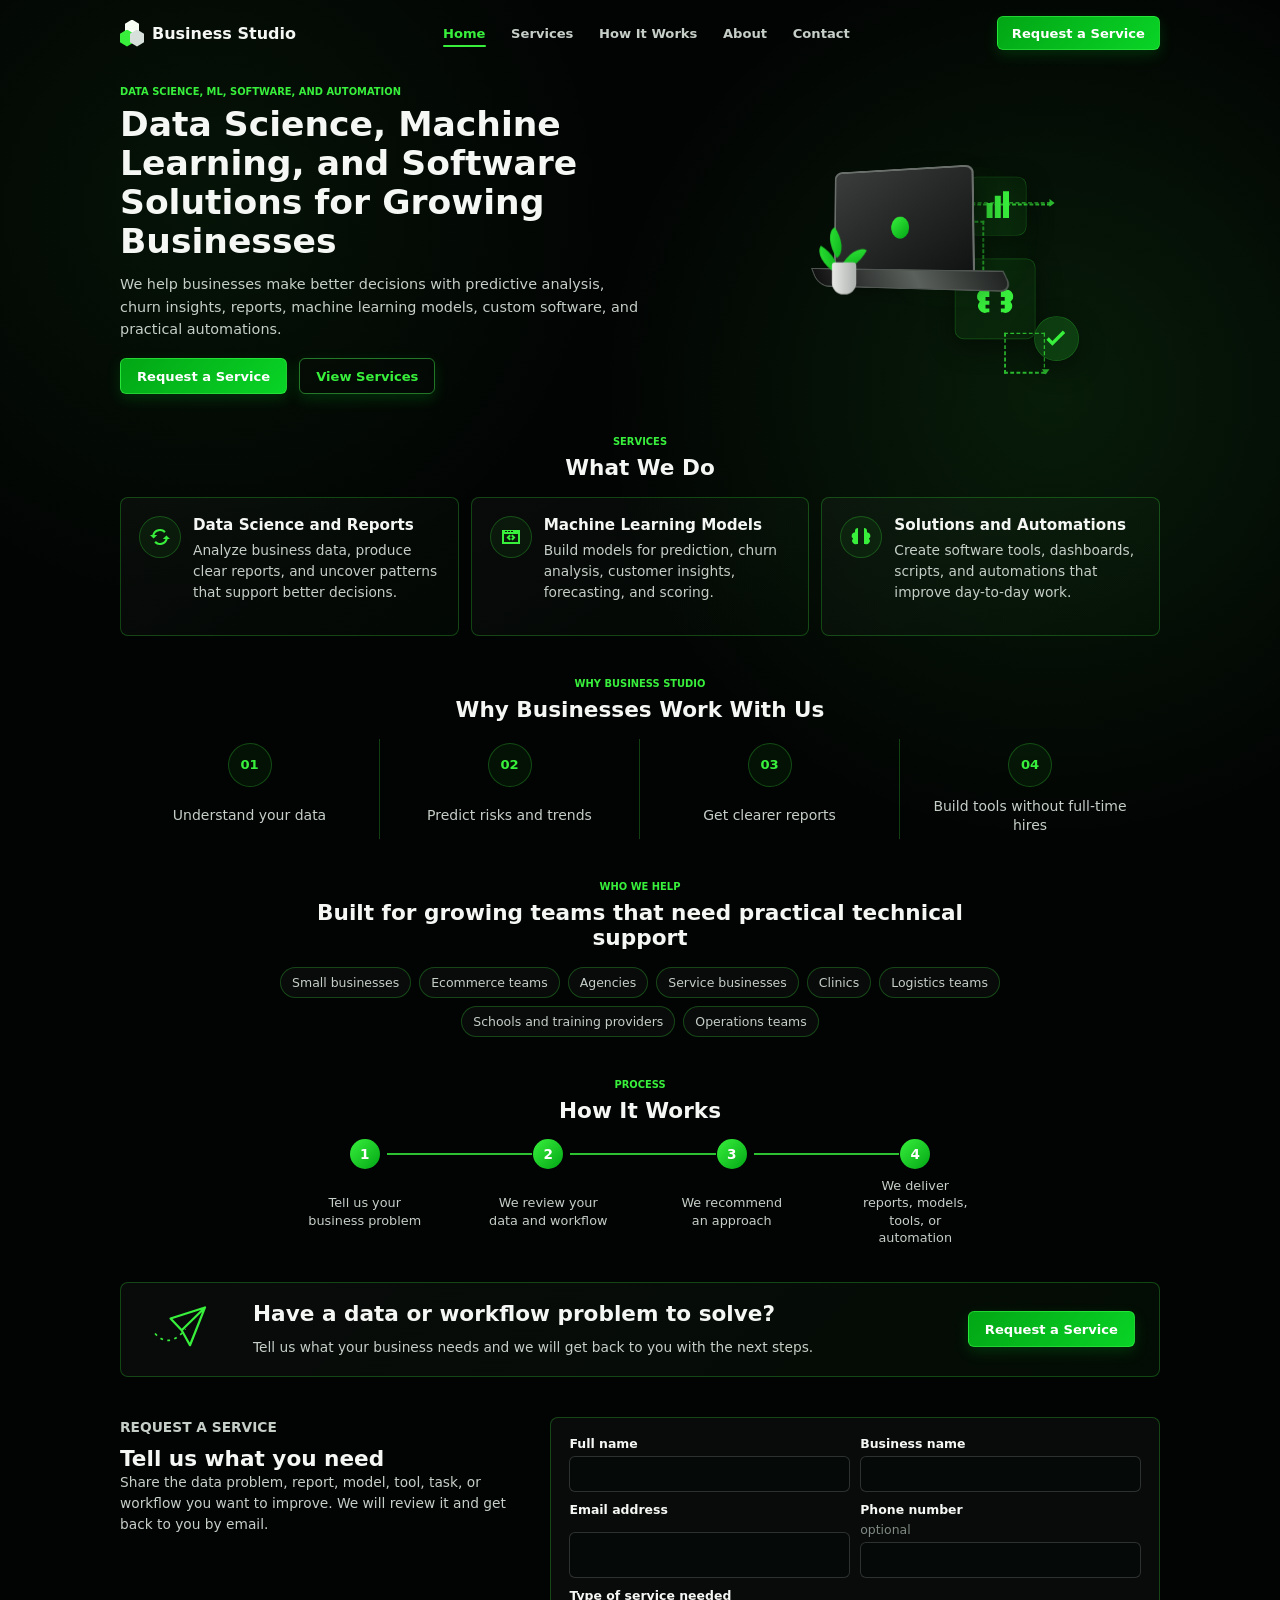
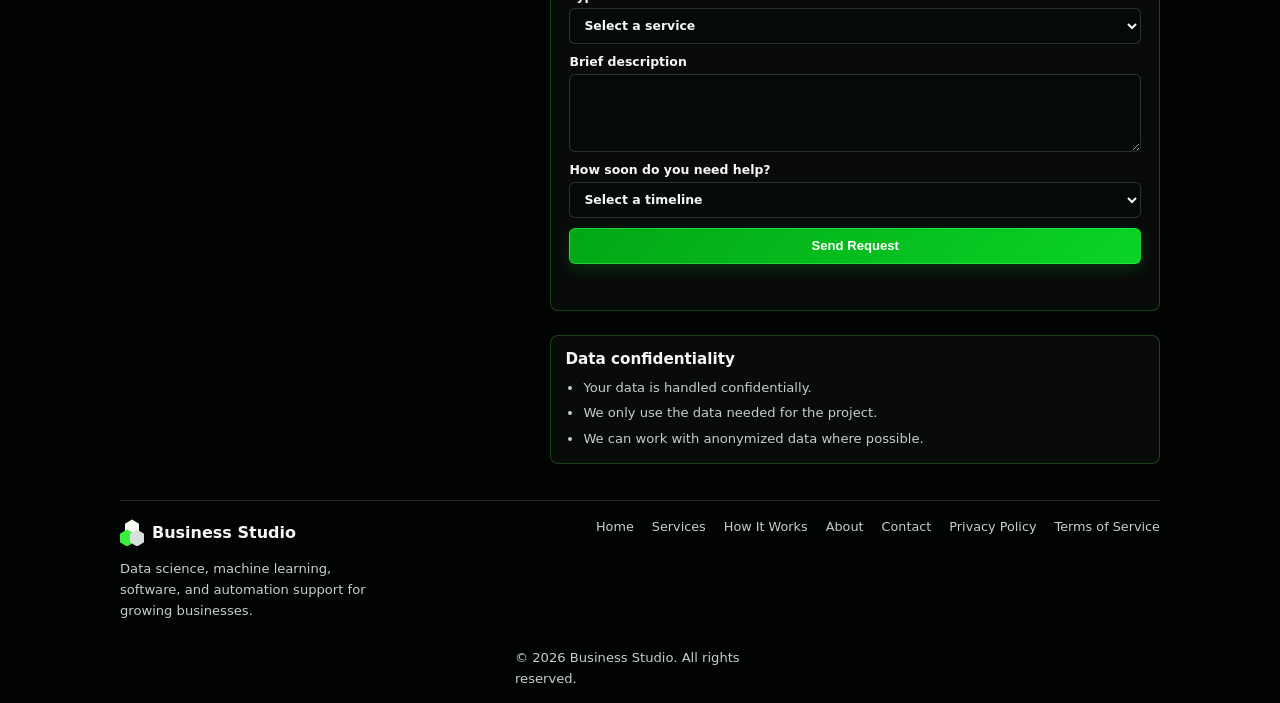
==== index.html @ 274b3505 "Add Business Studio website" ====
<!doctype html>
<html lang="en">
  <head>
    <meta charset="utf-8">
    <meta name="viewport" content="width=device-width, initial-scale=1">
    <title>Business Studio</title>
    <meta
      name="description"
      content="Data science, machine learning, reporting, software, and automation support for growing businesses."
    >
    <link rel="stylesheet" href="styles.css">
  </head>
  <body>
    <header class="site-header">
      <a class="brand" href="index.html" aria-label="Business Studio home">
        <span class="brand-mark" aria-hidden="true">
          <span></span>
          <span></span>
          <span></span>
        </span>
        <span>Business Studio</span>
      </a>

      <nav class="nav" aria-label="Primary navigation">
        <a class="active" href="index.html">Home</a>
        <a href="services.html">Services</a>
        <a href="how-it-works.html">How It Works</a>
        <a href="about.html">About</a>
        <a href="contact.html">Contact</a>
      </nav>

      <a class="button button-small" href="contact.html">Request a Service</a>
    </header>

    <main id="home">
      <section class="hero section-shell">
        <div class="hero-copy">
          <p class="eyebrow">Data science, ML, software, and automation</p>
          <h1>Data Science, Machine Learning, and Software Solutions for Growing Businesses</h1>
          <p class="hero-text">
            We help businesses make better decisions with predictive analysis, churn insights,
            reports, machine learning models, custom software, and practical automations.
          </p>
          <div class="hero-actions">
            <a class="button" href="contact.html">Request a Service</a>
            <a class="button button-secondary" href="services.html">View Services</a>
          </div>
        </div>

        <div class="hero-visual" aria-label="Business intelligence and automation illustration">
          <div class="signal signal-one"></div>
          <div class="signal signal-two"></div>
          <div class="signal signal-three"></div>

          <div class="visual-icon icon-gear">
            <svg viewBox="0 0 24 24" aria-hidden="true">
              <path d="M12 8.2a3.8 3.8 0 1 0 0 7.6 3.8 3.8 0 0 0 0-7.6Zm8.7 3.8c0 .5 0 1-.1 1.4l2 1.5-2 3.5-2.4-1a8.1 8.1 0 0 1-2.4 1.4l-.3 2.6h-4l-.4-2.6a8.1 8.1 0 0 1-2.3-1.4l-2.4 1-2-3.5 2-1.5a8.8 8.8 0 0 1 0-2.8l-2-1.5 2-3.5 2.4 1a8.1 8.1 0 0 1 2.3-1.4l.4-2.6h4l.3 2.6a8.1 8.1 0 0 1 2.4 1.4l2.4-1 2 3.5-2 1.5c.1.4.1.9.1 1.4Z"/>
            </svg>
          </div>

          <div class="visual-icon icon-chart">
            <svg viewBox="0 0 24 24" aria-hidden="true">
              <path d="M5 20V10h4v10H5Zm5.5 0V5h4v15h-4ZM16 20V2h4v18h-4Z"/>
            </svg>
          </div>

          <div class="visual-icon icon-ai">
            <svg viewBox="0 0 24 24" aria-hidden="true">
              <path d="M9 3a3 3 0 0 0-3 3v1.2A3.5 3.5 0 0 0 4 13.5 3.5 3.5 0 0 0 8 19h1V3Zm6 0v16h1a3.5 3.5 0 0 0 4-5.5 3.5 3.5 0 0 0-2-6.3V6a3 3 0 0 0-3-3h-1Zm-8 8h2v2H7v-2Zm8 0h2v2h-2v-2ZM7 15h2v2H7v-2Zm8 0h2v2h-2v-2Z"/>
            </svg>
          </div>

          <div class="visual-icon icon-check">
            <svg viewBox="0 0 24 24" aria-hidden="true">
              <path d="m9.2 16.8-4-4 1.6-1.6 2.4 2.4 7-7 1.6 1.6-8.6 8.6Z"/>
            </svg>
          </div>

          <div class="plant" aria-hidden="true">
            <span></span>
            <span></span>
            <span></span>
            <i></i>
          </div>

          <div class="laptop" aria-hidden="true">
            <div class="screen"><span></span></div>
            <div class="base"></div>
          </div>
        </div>
      </section>

      <section id="services" class="section-shell compact-section">
        <div class="section-heading">
          <p class="eyebrow">Services</p>
          <h2>What We Do</h2>
        </div>

        <div class="service-grid">
          <article class="service-card">
            <div class="card-icon">
              <svg viewBox="0 0 24 24" aria-hidden="true">
                <path d="M17.7 6.3A8 8 0 0 0 4.3 10H2l3.6 3.6L9.2 10H6.4a5.8 5.8 0 0 1 9.7-2.1l1.6-1.6ZM6.3 17.7A8 8 0 0 0 19.7 14H22l-3.6-3.6L14.8 14h2.8a5.8 5.8 0 0 1-9.7 2.1l-1.6 1.6Z"/>
              </svg>
            </div>
            <div>
              <h3>Data Science and Reports</h3>
              <p>Analyze business data, produce clear reports, and uncover patterns that support better decisions.</p>
            </div>
          </article>

          <article class="service-card">
            <div class="card-icon">
              <svg viewBox="0 0 24 24" aria-hidden="true">
                <path d="M3 5h18v14H3V5Zm2 4v8h14V9H5Zm1-2h2V6H6v1Zm3 0h2V6H9v1Zm3 0h2V6h-2v1Zm-1.5 8.5-3-3 3-3 1.4 1.4-1.6 1.6 1.6 1.6-1.4 1.4Zm3 0-1.4-1.4 1.6-1.6-1.6-1.6 1.4-1.4 3 3-3 3Z"/>
              </svg>
            </div>
            <div>
              <h3>Machine Learning Models</h3>
              <p>Build models for prediction, churn analysis, customer insights, forecasting, and scoring.</p>
            </div>
          </article>

          <article class="service-card">
            <div class="card-icon">
              <svg viewBox="0 0 24 24" aria-hidden="true">
                <path d="M9 3a3 3 0 0 0-3 3v1.2A3.5 3.5 0 0 0 4 13.5 3.5 3.5 0 0 0 8 19h1V3Zm6 0v16h1a3.5 3.5 0 0 0 4-5.5 3.5 3.5 0 0 0-2-6.3V6a3 3 0 0 0-3-3h-1Z"/>
              </svg>
            </div>
            <div>
              <h3>Solutions and Automations</h3>
              <p>Create software tools, dashboards, scripts, and automations that improve day-to-day work.</p>
            </div>
          </article>
        </div>
      </section>

      <section id="about" class="section-shell compact-section">
        <div class="section-heading">
          <p class="eyebrow">Why Business Studio</p>
          <h2>Why Businesses Work With Us</h2>
        </div>

        <div class="benefit-row">
          <div class="benefit">
            <span>01</span>
            <p>Understand your data</p>
          </div>
          <div class="benefit">
            <span>02</span>
            <p>Predict risks and trends</p>
          </div>
          <div class="benefit">
            <span>03</span>
            <p>Get clearer reports</p>
          </div>
          <div class="benefit">
            <span>04</span>
            <p>Build tools without full-time hires</p>
          </div>
        </div>
      </section>

      <section class="section-shell compact-section">
        <div class="section-heading">
          <p class="eyebrow">Who we help</p>
          <h2>Built for growing teams that need practical technical support</h2>
        </div>

        <div class="pill-list">
          <span>Small businesses</span>
          <span>Ecommerce teams</span>
          <span>Agencies</span>
          <span>Service businesses</span>
          <span>Clinics</span>
          <span>Logistics teams</span>
          <span>Schools and training providers</span>
          <span>Operations teams</span>
        </div>
      </section>

      <section id="how-it-works" class="section-shell compact-section">
        <div class="section-heading">
          <p class="eyebrow">Process</p>
          <h2>How It Works</h2>
        </div>

        <ol class="steps">
          <li>
            <span>1</span>
            <p>Tell us your business problem</p>
          </li>
          <li>
            <span>2</span>
            <p>We review your data and workflow</p>
          </li>
          <li>
            <span>3</span>
            <p>We recommend an approach</p>
          </li>
          <li>
            <span>4</span>
            <p>We deliver reports, models, tools, or automation</p>
          </li>
        </ol>
      </section>

      <section class="section-shell cta-panel">
        <div class="paper-plane" aria-hidden="true">
          <svg viewBox="0 0 120 90">
            <path d="M15 55c16 18 35 17 55-8" fill="none" stroke="currentColor" stroke-dasharray="5 8" stroke-width="3"/>
            <path d="M43 28 105 8 78 76 63 49 43 28Zm20 21 42-41" fill="none" stroke="currentColor" stroke-width="4" stroke-linejoin="round"/>
          </svg>
        </div>
        <div>
          <h2>Have a data or workflow problem to solve?</h2>
          <p>Tell us what your business needs and we will get back to you with the next steps.</p>
        </div>
        <a class="button" href="contact.html">Request a Service</a>
      </section>

      <section id="contact" class="section-shell contact-section">
        <div class="contact-copy">
          <p class="eyebrow">Request a service</p>
          <h2>Tell us what you need</h2>
          <p>
            Share the data problem, report, model, tool, task, or workflow you want to improve. We will review it and
            get back to you by email.
          </p>
        </div>

        <form class="request-form" id="request-form" action="https://formspree.io/f/xkoedgyd" method="POST">
          <input type="hidden" name="_subject" value="New Business Studio service request">
          <div class="field-grid">
            <label>
              Full name
              <input name="name" type="text" required>
            </label>
            <label>
              Business name
              <input name="business" type="text" required>
            </label>
          </div>

          <div class="field-grid">
            <label>
              Email address
              <input name="email" type="email" required>
            </label>
            <label>
              Phone number <span>optional</span>
              <input name="phone" type="tel">
            </label>
          </div>

          <label>
            Type of service needed
            <select name="service" required>
              <option value="">Select a service</option>
              <option>Data science or predictive analysis</option>
              <option>Churn analysis or customer insights</option>
              <option>Machine learning model</option>
              <option>Reports or dashboards</option>
              <option>Custom software or internal tool</option>
              <option>Automation</option>
              <option>Training or consultation</option>
            </select>
          </label>

          <label>
            Brief description
            <textarea name="description" rows="4" required></textarea>
          </label>

          <label>
            How soon do you need help?
            <select name="timeline" required>
              <option value="">Select a timeline</option>
              <option>This week</option>
              <option>This month</option>
              <option>In the next 2-3 months</option>
              <option>Just exploring</option>
            </select>
          </label>

          <button class="button" type="submit">Send Request</button>
          <p class="form-status" id="form-status" role="status"></p>
        </form>

        <div class="trust-note">
          <h3>Data confidentiality</h3>
          <ul>
            <li>Your data is handled confidentially.</li>
            <li>We only use the data needed for the project.</li>
            <li>We can work with anonymized data where possible.</li>
          </ul>
        </div>
      </section>
    </main>

    <footer class="site-footer">
      <div>
        <a class="brand" href="index.html" aria-label="Business Studio home">
          <span class="brand-mark" aria-hidden="true">
            <span></span>
            <span></span>
            <span></span>
          </span>
          <span>Business Studio</span>
        </a>
        <p>Data science, machine learning, software, and automation support for growing businesses.</p>
      </div>
      <nav aria-label="Footer navigation">
        <a href="index.html">Home</a>
        <a href="services.html">Services</a>
        <a href="how-it-works.html">How It Works</a>
        <a href="about.html">About</a>
        <a href="contact.html">Contact</a>
        <a href="privacy.html">Privacy Policy</a>
        <a href="terms.html">Terms of Service</a>
      </nav>
      <p class="copyright">&copy; 2026 Business Studio. All rights reserved.</p>
    </footer>

    <script src="script.js"></script>
  </body>
</html>
---- styles.css ----
:root {
  --bg: #020403;
  --panel: #071008;
  --panel-soft: #0b160d;
  --text: #f5f7f4;
  --muted: #c6cec8;
  --subtle: #7f8a82;
  --green: #38f03c;
  --green-deep: #02a615;
  --line: rgba(58, 240, 60, 0.26);
  --shadow: 0 24px 80px rgba(0, 0, 0, 0.45);
  --max: 1160px;
}

* {
  box-sizing: border-box;
}

html {
  scroll-behavior: smooth;
}

body {
  margin: 0;
  min-width: 320px;
  color: var(--text);
  background:
    radial-gradient(circle at 82% 17%, rgba(46, 195, 52, 0.13), transparent 28rem),
    radial-gradient(circle at 16% 9%, rgba(46, 195, 52, 0.08), transparent 25rem),
    var(--bg);
  font-family: Inter, ui-sans-serif, system-ui, -apple-system, BlinkMacSystemFont, "Segoe UI", sans-serif;
}

a {
  color: inherit;
  text-decoration: none;
}

.site-header,
.section-shell,
.site-footer {
  width: min(var(--max), calc(100% - 48px));
  margin-inline: auto;
}

.site-header {
  display: flex;
  align-items: center;
  justify-content: space-between;
  gap: 24px;
  padding: 32px 0 24px;
}

.brand {
  display: inline-flex;
  align-items: center;
  gap: 12px;
  font-size: 1.55rem;
  font-weight: 800;
  white-space: nowrap;
}

.brand-mark {
  position: relative;
  display: grid;
  place-items: center;
  width: 36px;
  height: 42px;
}

.brand-mark span {
  position: absolute;
  width: 20px;
  height: 24px;
  clip-path: polygon(50% 0, 100% 25%, 100% 75%, 50% 100%, 0 75%, 0 25%);
}

.brand-mark span:nth-child(1) {
  background: #f7fff5;
  transform: translateY(-8px);
}

.brand-mark span:nth-child(2) {
  background: var(--green);
  transform: translate(-8px, 7px);
}

.brand-mark span:nth-child(3) {
  background: #d8e0dc;
  transform: translate(8px, 7px);
}

.nav {
  display: flex;
  align-items: center;
  justify-content: center;
  gap: clamp(18px, 4vw, 48px);
  color: var(--muted);
  font-weight: 600;
}

.nav a {
  position: relative;
  padding: 10px 0;
}

.nav a.active,
.nav a:hover {
  color: var(--green);
}

.nav a.active::after {
  position: absolute;
  right: 0;
  bottom: 0;
  left: 0;
  height: 2px;
  content: "";
  background: var(--green);
  border-radius: 999px;
}

.button {
  display: inline-flex;
  align-items: center;
  justify-content: center;
  min-height: 56px;
  padding: 0 28px;
  color: #fff;
  font-weight: 800;
  background: linear-gradient(135deg, var(--green-deep), #09d426);
  border: 1px solid rgba(74, 255, 82, 0.45);
  border-radius: 8px;
  box-shadow: 0 10px 28px rgba(5, 212, 38, 0.22);
}

.button:hover {
  transform: translateY(-1px);
}

.button-small {
  min-height: 52px;
  padding-inline: 20px;
}

.button-secondary {
  color: var(--green);
  background: transparent;
  box-shadow: none;
}

.hero {
  display: grid;
  grid-template-columns: minmax(0, 1fr) minmax(420px, 0.95fr);
  align-items: center;
  gap: 52px;
  min-height: 570px;
  padding: 52px 0 34px;
}

.eyebrow {
  margin: 0 0 14px;
  color: var(--green);
  font-size: 0.78rem;
  font-weight: 800;
  letter-spacing: 0;
  text-transform: uppercase;
}

h1,
h2,
h3,
p {
  margin-top: 0;
}

h1 {
  max-width: 720px;
  margin-bottom: 24px;
  font-size: clamp(2.7rem, 5.3vw, 4.35rem);
  line-height: 1.13;
  letter-spacing: 0;
}

.hero-text {
  max-width: 620px;
  color: var(--muted);
  font-size: 1.17rem;
  line-height: 1.72;
}

.hero-actions {
  display: flex;
  flex-wrap: wrap;
  gap: 24px;
  margin-top: 34px;
}

.hero-visual {
  position: relative;
  min-height: 430px;
}

.hero-visual::before {
  position: absolute;
  inset: 10px 20px 20px 76px;
  content: "";
  background: radial-gradient(circle at 50% 46%, rgba(47, 240, 61, 0.16), rgba(47, 240, 61, 0.05) 34%, transparent 64%);
  border-radius: 38% 44% 46% 42%;
  filter: blur(1px);
}

.visual-icon,
.card-icon,
.benefit span {
  display: grid;
  place-items: center;
  color: var(--green);
  background: rgba(48, 240, 60, 0.06);
  border: 1px solid var(--line);
}

.visual-icon {
  position: absolute;
  z-index: 2;
  width: 92px;
  height: 92px;
  border-radius: 14px;
  box-shadow: var(--shadow);
}

.visual-icon svg {
  width: 56px;
  height: 56px;
  fill: currentColor;
}

.icon-gear {
  top: 18px;
  left: 188px;
}

.icon-chart {
  top: 26px;
  right: 82px;
}

.icon-ai {
  top: 154px;
  right: 68px;
  width: 126px;
  height: 126px;
}

.icon-ai svg {
  width: 72px;
  height: 72px;
}

.icon-check {
  top: 244px;
  right: 0;
  width: 70px;
  height: 70px;
  border-radius: 50%;
  background: rgba(47, 240, 60, 0.17);
}

.signal {
  position: absolute;
  z-index: 1;
  border-color: var(--green);
  border-style: dashed;
  opacity: 0.75;
}

.signal-one {
  top: 66px;
  left: 282px;
  width: 124px;
  border-top-width: 2px;
}

.signal-one::after,
.signal-two::after,
.signal-three::after {
  position: absolute;
  content: "";
  width: 0;
  height: 0;
  border-top: 6px solid transparent;
  border-bottom: 6px solid transparent;
  border-left: 8px solid var(--green);
}

.signal-one::after {
  top: -7px;
  right: -9px;
}

.signal-two {
  top: 95px;
  left: 222px;
  width: 80px;
  height: 104px;
  border-left-width: 2px;
  border-bottom-width: 2px;
}

.signal-two::after {
  right: -10px;
  bottom: -7px;
}

.signal-three {
  top: 270px;
  right: 53px;
  width: 64px;
  height: 64px;
  border-right-width: 2px;
  border-top-width: 2px;
}

.signal-three::after {
  right: -7px;
  bottom: -6px;
  transform: rotate(90deg);
}

.laptop {
  position: absolute;
  right: 122px;
  bottom: 42px;
  z-index: 3;
  width: 360px;
  height: 190px;
  transform: perspective(520px) rotateX(3deg) rotateY(-14deg);
}

.screen {
  position: absolute;
  right: 46px;
  bottom: 34px;
  width: 220px;
  height: 160px;
  background: linear-gradient(145deg, #3b3d3c, #111312);
  border: 3px solid #6a6f6c;
  border-radius: 12px 12px 5px 5px;
  box-shadow: 14px 24px 40px rgba(0, 0, 0, 0.5);
}

.screen span {
  position: absolute;
  top: 72px;
  left: 92px;
  width: 28px;
  height: 34px;
  background: linear-gradient(135deg, var(--green), var(--green-deep));
  border-radius: 50%;
}

.base {
  position: absolute;
  right: 0;
  bottom: 8px;
  width: 300px;
  height: 30px;
  background: linear-gradient(90deg, #111, #5b615d 56%, #202321);
  border: 2px solid #4f5551;
  border-radius: 0 0 18px 18px;
  transform: skewX(24deg);
}

.plant {
  position: absolute;
  bottom: 40px;
  left: 42px;
  z-index: 4;
  width: 72px;
  height: 120px;
}

.plant i {
  position: absolute;
  bottom: 0;
  left: 22px;
  width: 38px;
  height: 50px;
  background: linear-gradient(90deg, #e8e9e7, #adb1ae);
  border-radius: 5px 5px 18px 18px;
}

.plant span {
  position: absolute;
  width: 24px;
  height: 42px;
  background: linear-gradient(135deg, var(--green), var(--green-deep));
  border-radius: 100% 0 100% 0;
}

.plant span:nth-child(1) {
  top: 18px;
  left: 16px;
  transform: rotate(-34deg);
}

.plant span:nth-child(2) {
  top: 44px;
  left: 4px;
  transform: rotate(-58deg);
}

.plant span:nth-child(3) {
  top: 43px;
  left: 44px;
  transform: rotate(28deg);
}

.compact-section {
  padding: 46px 0 34px;
}

.page-hero {
  max-width: var(--max);
  padding: 84px 0 42px;
}

.page-hero p:not(.eyebrow) {
  max-width: 760px;
  color: var(--muted);
  font-size: 1.18rem;
  line-height: 1.72;
}

.detail-stack {
  display: grid;
  gap: 20px;
  padding: 20px 0 72px;
}

.detail-card {
  display: grid;
  grid-template-columns: minmax(0, 1.1fr) minmax(260px, 0.9fr) auto;
  align-items: center;
  gap: 32px;
  padding: 30px;
  background: linear-gradient(145deg, rgba(255, 255, 255, 0.03), rgba(42, 240, 58, 0.02));
  border: 1px solid var(--line);
  border-radius: 8px;
}

.detail-card h2,
.process-list h2,
.split-section h2,
.legal-copy h2 {
  margin-bottom: 10px;
  font-size: clamp(1.45rem, 2.5vw, 2rem);
}

.detail-card p,
.process-list p,
.split-section p,
.legal-copy p {
  color: var(--muted);
  line-height: 1.75;
}

.detail-card ul,
.simple-list ul {
  display: grid;
  gap: 10px;
  margin: 0;
  padding-left: 20px;
  color: var(--muted);
  line-height: 1.55;
}

.process-list {
  display: grid;
  gap: 18px;
  padding: 18px 0 56px;
}

.process-list article {
  display: grid;
  grid-template-columns: 62px 1fr;
  gap: 22px;
  padding: 28px;
  background: rgba(255, 255, 255, 0.03);
  border: 1px solid var(--line);
  border-radius: 8px;
}

.process-list span {
  display: grid;
  place-items: center;
  width: 48px;
  height: 48px;
  color: #fff;
  font-size: 1.3rem;
  font-weight: 900;
  background: linear-gradient(135deg, var(--green), var(--green-deep));
  border-radius: 50%;
}

.split-section {
  display: grid;
  grid-template-columns: 1.1fr 0.9fr;
  gap: 36px;
  padding: 22px 0 64px;
}

.split-section > div,
.legal-copy {
  padding: 32px;
  background: rgba(255, 255, 255, 0.03);
  border: 1px solid var(--line);
  border-radius: 8px;
}

.legal-copy {
  max-width: 860px;
  margin-bottom: 72px;
}

.legal-copy h2:not(:first-child) {
  margin-top: 30px;
}

.page-contact {
  padding-top: 80px;
}

.section-heading {
  max-width: 740px;
  margin: 0 auto 28px;
  text-align: center;
}

.section-heading h2,
.contact-copy h2,
.cta-panel h2 {
  margin-bottom: 0;
  font-size: clamp(2rem, 3.3vw, 2.6rem);
  line-height: 1.18;
  letter-spacing: 0;
}

.service-grid {
  display: grid;
  grid-template-columns: repeat(3, minmax(0, 1fr));
  gap: 22px;
}

.service-card {
  display: grid;
  grid-template-columns: 78px 1fr;
  gap: 22px;
  min-height: 220px;
  padding: 34px;
  background: linear-gradient(145deg, rgba(255, 255, 255, 0.03), rgba(42, 240, 58, 0.02));
  border: 1px solid var(--line);
  border-radius: 8px;
}

.card-icon {
  width: 78px;
  height: 78px;
  border-radius: 50%;
}

.card-icon svg {
  width: 42px;
  height: 42px;
  fill: currentColor;
}

.service-card h3 {
  margin-bottom: 12px;
  font-size: 1.18rem;
}

.service-card p,
.cta-panel p,
.contact-copy p {
  color: var(--muted);
  line-height: 1.75;
}

.benefit-row {
  display: grid;
  grid-template-columns: repeat(4, minmax(0, 1fr));
}

.benefit {
  display: grid;
  justify-items: center;
  gap: 18px;
  padding: 6px 34px;
  text-align: center;
  border-right: 1px solid var(--line);
}

.benefit:last-child {
  border-right: 0;
}

.benefit span {
  width: 82px;
  height: 82px;
  border-radius: 50%;
  color: var(--green);
  font-size: 1.35rem;
  font-weight: 900;
}

.benefit p {
  margin: 0;
  color: var(--muted);
  line-height: 1.35;
}

.pill-list {
  display: flex;
  flex-wrap: wrap;
  justify-content: center;
  gap: 12px;
  max-width: 900px;
  margin: 0 auto;
}

.pill-list span {
  padding: 10px 16px;
  color: var(--muted);
  background: rgba(255, 255, 255, 0.03);
  border: 1px solid var(--line);
  border-radius: 999px;
}

.trust-note,
.trust-panel {
  background: rgba(255, 255, 255, 0.03);
  border: 1px solid var(--line);
  border-radius: 8px;
}

.trust-note {
  grid-column: 2;
  padding: 22px;
}

.trust-note h3,
.trust-panel h2 {
  margin-bottom: 10px;
}

.trust-note ul,
.trust-panel ul {
  display: grid;
  gap: 8px;
  margin: 0;
  padding-left: 18px;
  color: var(--muted);
  line-height: 1.55;
}

.trust-panel {
  display: grid;
  grid-template-columns: 0.8fr 1fr;
  gap: 24px;
  align-items: center;
  margin-bottom: 72px;
  padding: 32px;
}

.steps {
  position: relative;
  display: grid;
  grid-template-columns: repeat(4, minmax(0, 1fr));
  gap: 26px;
  max-width: 980px;
  margin: 0 auto;
  padding: 0;
  list-style: none;
}

.steps li {
  position: relative;
  display: grid;
  justify-items: center;
  gap: 14px;
  text-align: center;
}

.steps li:not(:last-child)::after {
  position: absolute;
  top: 22px;
  left: calc(50% + 38px);
  width: calc(100% - 24px);
  height: 2px;
  content: "";
  background: var(--green);
  opacity: 0.8;
}

.steps span {
  position: relative;
  z-index: 2;
  display: grid;
  place-items: center;
  width: 48px;
  height: 48px;
  color: #fff;
  font-size: 1.35rem;
  font-weight: 900;
  background: linear-gradient(135deg, var(--green), var(--green-deep));
  border-radius: 50%;
}

.steps p {
  max-width: 170px;
  margin: 0;
  color: var(--muted);
  line-height: 1.35;
}

.cta-panel {
  display: grid;
  grid-template-columns: 180px 1fr auto;
  align-items: center;
  gap: 36px;
  margin-top: 34px;
  padding: 32px 42px;
  background: linear-gradient(135deg, rgba(255, 255, 255, 0.03), rgba(49, 240, 61, 0.04));
  border: 1px solid var(--line);
  border-radius: 8px;
}

.paper-plane {
  color: var(--green);
}

.paper-plane svg {
  width: 130px;
  height: 90px;
}

.cta-panel p {
  margin: 10px 0 0;
}

.contact-section {
  display: grid;
  grid-template-columns: 0.8fr 1.2fr;
  gap: 42px;
  padding: 80px 0 70px;
}

.request-form {
  display: grid;
  gap: 18px;
  padding: 32px;
  background: rgba(255, 255, 255, 0.03);
  border: 1px solid var(--line);
  border-radius: 8px;
}

.field-grid {
  display: grid;
  grid-template-columns: repeat(2, minmax(0, 1fr));
  gap: 18px;
}

label {
  display: grid;
  gap: 8px;
  color: var(--text);
  font-size: 0.94rem;
  font-weight: 700;
}

label span {
  color: var(--subtle);
  font-weight: 500;
}

input,
select,
textarea {
  width: 100%;
  min-height: 50px;
  padding: 12px 14px;
  color: var(--text);
  background: #050907;
  border: 1px solid rgba(255, 255, 255, 0.16);
  border-radius: 8px;
  font: inherit;
}

textarea {
  resize: vertical;
}

input:focus,
select:focus,
textarea:focus {
  border-color: var(--green);
  outline: 2px solid rgba(56, 240, 60, 0.2);
}

.form-status {
  min-height: 24px;
  margin: 0;
  color: var(--green);
  font-weight: 700;
}

.site-footer {
  display: grid;
  grid-template-columns: 1fr 1.6fr;
  gap: 32px;
  padding: 34px 0 28px;
  border-top: 1px solid rgba(255, 255, 255, 0.14);
}

.site-footer p {
  max-width: 330px;
  margin: 16px 0 0;
  color: var(--muted);
  line-height: 1.6;
}

.site-footer nav {
  display: flex;
  flex-wrap: wrap;
  justify-content: flex-end;
  gap: 16px 30px;
  color: var(--muted);
}

.site-footer nav a:hover {
  color: var(--green);
}

.copyright {
  grid-column: 1 / -1;
  justify-self: center;
  font-size: 0.92rem;
}

@media (max-width: 980px) {
  .site-header {
    flex-wrap: wrap;
  }

  .nav {
    order: 3;
    width: 100%;
    justify-content: flex-start;
    overflow-x: auto;
    padding-bottom: 4px;
  }

  .hero {
    grid-template-columns: 1fr;
    min-height: auto;
    padding-top: 38px;
  }

  .hero-visual {
    min-height: 390px;
  }

  .service-grid,
  .contact-section,
  .trust-panel,
  .detail-card,
  .split-section {
    grid-template-columns: 1fr;
  }

  .trust-note {
    grid-column: auto;
  }

  .benefit-row {
    grid-template-columns: repeat(2, minmax(0, 1fr));
    gap: 28px 0;
  }

  .benefit:nth-child(2) {
    border-right: 0;
  }

  .steps {
    grid-template-columns: repeat(2, minmax(0, 1fr));
    gap: 30px;
  }

  .steps li::after {
    display: none;
  }

  .cta-panel {
    grid-template-columns: 1fr;
    justify-items: start;
  }

  .detail-card {
    align-items: start;
  }
}

@media (max-width: 640px) {
  .site-header,
  .section-shell,
  .site-footer {
    width: min(100% - 28px, var(--max));
  }

  .site-header {
    padding-top: 20px;
  }

  .brand {
    font-size: 1.22rem;
  }

  .button-small {
    width: 100%;
  }

  h1 {
    font-size: 2.45rem;
  }

  .hero-text {
    font-size: 1rem;
  }

  .hero-actions,
  .hero-actions .button,
  .cta-panel .button,
  .request-form .button {
    width: 100%;
  }

  .hero-visual {
    min-height: 330px;
    transform: scale(0.78);
    transform-origin: top center;
    margin-bottom: -60px;
  }

  .service-card {
    grid-template-columns: 1fr;
    min-height: 0;
    padding: 28px;
  }

  .benefit-row,
  .steps,
  .field-grid,
  .site-footer {
    grid-template-columns: 1fr;
  }

  .benefit {
    border-right: 0;
  }

  .cta-panel,
  .request-form,
  .trust-note,
  .trust-panel,
  .detail-card,
  .process-list article,
  .split-section > div,
  .legal-copy {
    padding: 24px;
  }

  .page-hero,
  .page-contact {
    padding-top: 44px;
  }

  .process-list article {
    grid-template-columns: 1fr;
  }

  .site-footer nav {
    justify-content: flex-start;
  }
}

/* Compact scale: reduce visual weight across every page. */
:root {
  --max: 1040px;
  --shadow: 0 12px 40px rgba(0, 0, 0, 0.45);
}

body {
  font-size: 14px;
}

.site-header {
  gap: 14px;
  padding: 16px 0 12px;
}

.brand {
  gap: 8px;
  font-size: 1rem;
}

.brand-mark {
  width: 24px;
  height: 28px;
}

.brand-mark span {
  width: 14px;
  height: 17px;
}

.brand-mark span:nth-child(1) {
  transform: translateY(-5px);
}

.brand-mark span:nth-child(2) {
  transform: translate(-5px, 5px);
}

.brand-mark span:nth-child(3) {
  transform: translate(5px, 5px);
}

.nav {
  gap: clamp(12px, 2vw, 26px);
  font-size: 0.82rem;
}

.nav a {
  padding: 6px 0;
}

.button {
  min-height: 36px;
  padding: 0 16px;
  font-size: 0.82rem;
  border-radius: 6px;
  box-shadow: 0 5px 14px rgba(5, 212, 38, 0.18);
}

.button-small {
  min-height: 34px;
  padding-inline: 14px;
}

.hero {
  grid-template-columns: minmax(0, 1fr) minmax(300px, 0.8fr);
  gap: 28px;
  min-height: 340px;
  padding: 24px 0 18px;
}

.eyebrow {
  margin-bottom: 8px;
  font-size: 0.62rem;
}

h1 {
  max-width: 520px;
  margin-bottom: 12px;
  font-size: clamp(1.35rem, 2.7vw, 2.2rem);
}

.hero-text,
.page-hero p:not(.eyebrow) {
  max-width: 520px;
  font-size: 0.9rem;
  line-height: 1.55;
}

.hero-actions {
  gap: 12px;
  margin-top: 18px;
}

.hero-visual {
  min-height: 250px;
  transform: scale(0.64);
  transform-origin: center;
}

.compact-section {
  padding: 24px 0 18px;
}

.page-hero {
  padding: 42px 0 22px;
}

.section-heading {
  margin-bottom: 16px;
}

.section-heading h2,
.contact-copy h2,
.cta-panel h2,
.contact-copy h1 {
  font-size: clamp(1.05rem, 1.8vw, 1.35rem);
}

.service-grid {
  gap: 12px;
}

.service-card {
  grid-template-columns: 42px 1fr;
  gap: 12px;
  min-height: 120px;
  padding: 18px;
}

.card-icon {
  width: 42px;
  height: 42px;
}

.card-icon svg {
  width: 24px;
  height: 24px;
}

.service-card h3 {
  margin-bottom: 6px;
  font-size: 0.95rem;
}

.service-card p,
.cta-panel p,
.contact-copy p,
.detail-card p,
.process-list p,
.split-section p,
.legal-copy p {
  font-size: 0.86rem;
  line-height: 1.55;
}

.benefit {
  gap: 10px;
  padding: 4px 18px;
}

.benefit span {
  width: 44px;
  height: 44px;
  font-size: 0.82rem;
}

.steps {
  gap: 14px;
  max-width: 720px;
}

.steps span,
.process-list span {
  width: 30px;
  height: 30px;
  font-size: 0.85rem;
}

.steps li {
  gap: 8px;
}

.steps li:not(:last-child)::after {
  top: 14px;
  left: calc(50% + 22px);
}

.steps p {
  max-width: 120px;
  font-size: 0.8rem;
}

.cta-panel {
  grid-template-columns: 90px 1fr auto;
  gap: 18px;
  margin-top: 18px;
  padding: 18px 24px;
}

.paper-plane svg {
  width: 70px;
  height: 50px;
}

.contact-section {
  gap: 24px;
  padding: 40px 0 36px;
}

.request-form {
  gap: 10px;
  padding: 18px;
}

.pill-list {
  gap: 8px;
  max-width: 760px;
}

.pill-list span {
  padding: 7px 11px;
  font-size: 0.78rem;
}

.trust-note {
  padding: 14px;
}

.trust-note h3 {
  font-size: 0.95rem;
}

.trust-note ul,
.trust-panel ul {
  gap: 5px;
  font-size: 0.82rem;
}

.trust-panel {
  gap: 14px;
  margin-bottom: 36px;
  padding: 18px;
}

.field-grid {
  gap: 10px;
}

label {
  gap: 5px;
  font-size: 0.78rem;
}

input,
select,
textarea {
  min-height: 36px;
  padding: 8px 10px;
  border-radius: 6px;
}

.form-status {
  min-height: 18px;
  font-size: 0.8rem;
}

.detail-stack {
  gap: 10px;
  padding: 10px 0 36px;
}

.detail-card {
  grid-template-columns: minmax(0, 1.1fr) minmax(220px, 0.9fr) auto;
  gap: 16px;
  padding: 16px;
}

.detail-card h2,
.process-list h2,
.split-section h2,
.legal-copy h2 {
  margin-bottom: 6px;
  font-size: clamp(1rem, 1.6vw, 1.22rem);
}

.detail-card ul,
.simple-list ul {
  gap: 5px;
  padding-left: 16px;
  font-size: 0.82rem;
}

.process-list {
  gap: 10px;
  padding: 10px 0 32px;
}

.process-list article {
  grid-template-columns: 36px 1fr;
  gap: 12px;
  padding: 16px;
}

.split-section {
  gap: 18px;
  padding: 12px 0 36px;
}

.split-section > div,
.legal-copy {
  padding: 18px;
}

.legal-copy {
  max-width: 760px;
  margin-bottom: 36px;
}

.legal-copy h2:not(:first-child) {
  margin-top: 16px;
}

.page-contact {
  padding-top: 40px;
}

.site-footer {
  gap: 18px;
  padding: 18px 0 14px;
}

.site-footer p {
  max-width: 250px;
  margin-top: 8px;
  font-size: 0.82rem;
}

.site-footer nav {
  gap: 10px 18px;
  font-size: 0.8rem;
}

.copyright {
  font-size: 0.74rem;
}

@media (max-width: 980px) {
  .hero {
    gap: 16px;
    padding-top: 20px;
  }

  .hero-visual {
    min-height: 230px;
  }

  .benefit-row {
    gap: 14px 0;
  }

  .steps {
    gap: 16px;
  }

  .detail-card {
    grid-template-columns: 1fr;
  }

  .trust-panel {
    grid-template-columns: 1fr;
  }

  .trust-note {
    grid-column: auto;
  }
}

@media (max-width: 640px) {
  .site-header,
  .section-shell,
  .site-footer {
    width: min(100% - 20px, var(--max));
  }

  .site-header {
    padding-top: 12px;
  }

  .brand {
    font-size: 0.95rem;
  }

  h1 {
    font-size: 1.45rem;
  }

  .hero-text {
    font-size: 0.86rem;
  }

  .hero-visual {
    min-height: 190px;
    margin-bottom: -100px;
    transform: scale(0.5);
  }

  .service-card,
  .cta-panel,
  .request-form,
  .trust-note,
  .trust-panel,
  .detail-card,
  .process-list article,
  .split-section > div,
  .legal-copy {
    padding: 16px;
  }

  .page-hero,
  .page-contact {
    padding-top: 28px;
  }
}
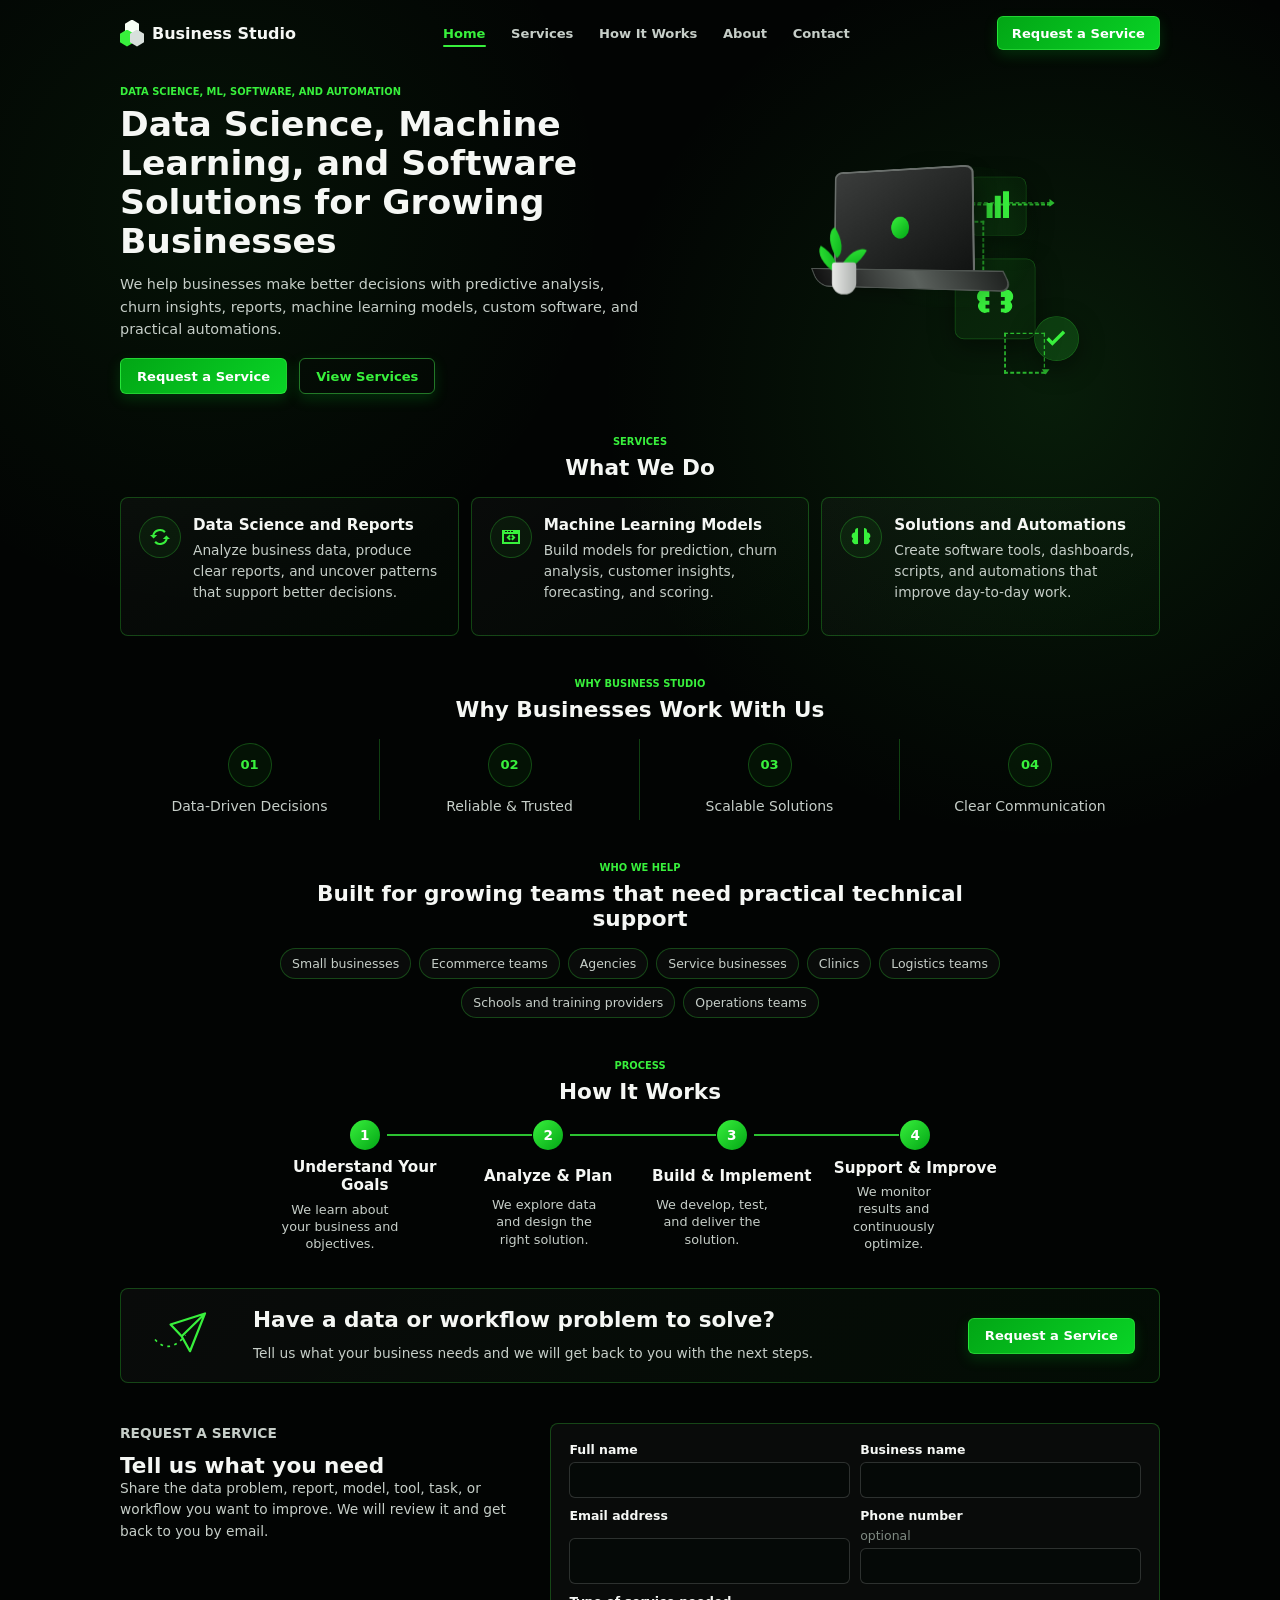
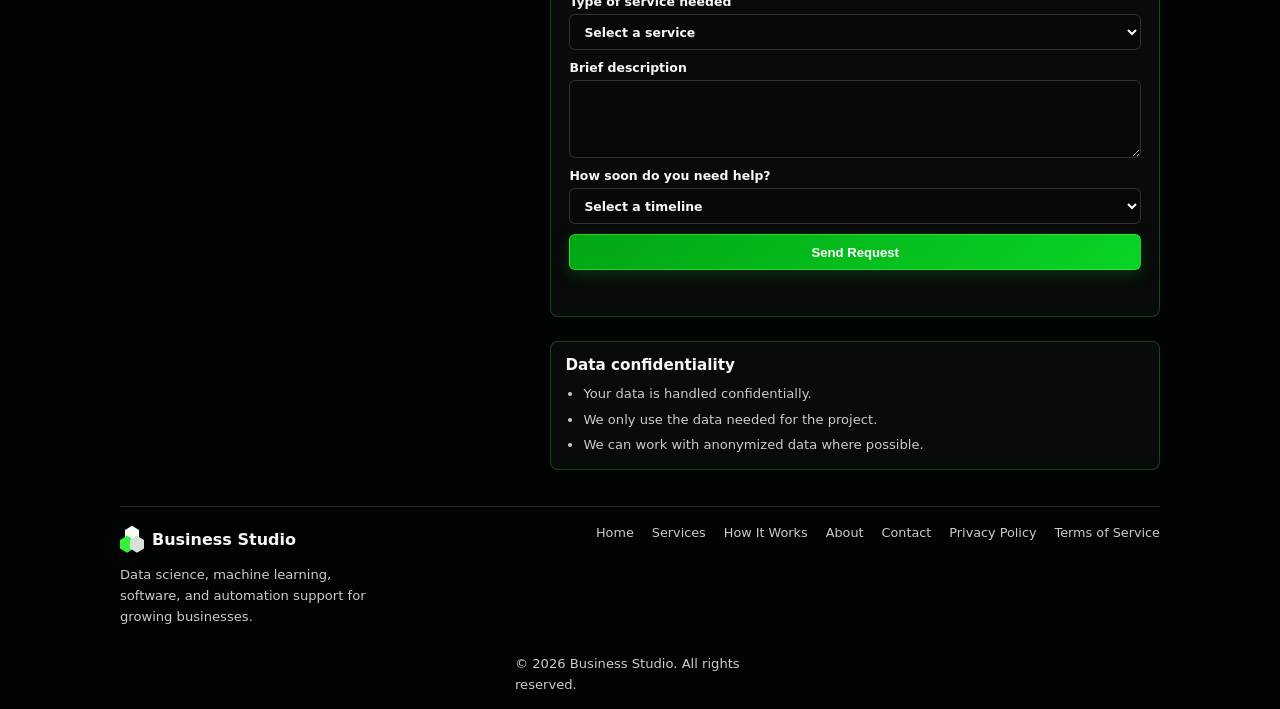
==== commit 0654fa1d: "Optimize mobile layout" ====
--- a/index.html
+++ b/index.html
@@ -144,19 +144,19 @@
         <div class="benefit-row">
           <div class="benefit">
             <span>01</span>
-            <p>Understand your data</p>
+            <p>Data-Driven Decisions</p>
           </div>
           <div class="benefit">
             <span>02</span>
-            <p>Predict risks and trends</p>
+            <p>Reliable &amp; Trusted</p>
           </div>
           <div class="benefit">
             <span>03</span>
-            <p>Get clearer reports</p>
+            <p>Scalable Solutions</p>
           </div>
           <div class="benefit">
             <span>04</span>
-            <p>Build tools without full-time hires</p>
+            <p>Clear Communication</p>
           </div>
         </div>
       </section>
@@ -188,19 +188,31 @@
         <ol class="steps">
           <li>
             <span>1</span>
-            <p>Tell us your business problem</p>
+            <div>
+              <h3>Understand Your Goals</h3>
+              <p>We learn about your business and objectives.</p>
+            </div>
           </li>
           <li>
             <span>2</span>
-            <p>We review your data and workflow</p>
+            <div>
+              <h3>Analyze &amp; Plan</h3>
+              <p>We explore data and design the right solution.</p>
+            </div>
           </li>
           <li>
             <span>3</span>
-            <p>We recommend an approach</p>
+            <div>
+              <h3>Build &amp; Implement</h3>
+              <p>We develop, test, and deliver the solution.</p>
+            </div>
           </li>
           <li>
             <span>4</span>
-            <p>We deliver reports, models, tools, or automation</p>
+            <div>
+              <h3>Support &amp; Improve</h3>
+              <p>We monitor results and continuously optimize.</p>
+            </div>
           </li>
         </ol>
       </section>
--- a/styles.css
+++ b/styles.css
@@ -1418,3 +1418,368 @@
     padding-top: 28px;
   }
 }
+
+/* Mobile landing-page polish. */
+.site-header::after {
+  display: none;
+  content: "";
+}
+
+.steps h3 {
+  margin: 0 0 4px;
+  font-size: 0.95rem;
+  line-height: 1.2;
+}
+
+.steps div {
+  display: grid;
+  gap: 2px;
+}
+
+@media (max-width: 640px) {
+  body {
+    background:
+      radial-gradient(circle at 84px 90px, rgba(46, 195, 52, 0.14), transparent 160px),
+      radial-gradient(circle at 84% 20%, rgba(46, 195, 52, 0.22), transparent 220px),
+      radial-gradient(circle at 52% 70%, rgba(46, 195, 52, 0.08), transparent 320px),
+      var(--bg);
+  }
+
+  .site-header {
+    display: grid;
+    grid-template-columns: 1fr auto 34px;
+    align-items: center;
+    gap: 12px;
+    padding: 18px 0 8px;
+  }
+
+  .site-header::after {
+    display: block;
+    width: 30px;
+    height: 22px;
+    background:
+      linear-gradient(var(--text), var(--text)) 0 0 / 100% 3px no-repeat,
+      linear-gradient(var(--text), var(--text)) 0 9px / 100% 3px no-repeat,
+      linear-gradient(var(--text), var(--text)) 0 18px / 100% 3px no-repeat;
+    border-radius: 2px;
+  }
+
+  .site-header .nav {
+    display: none;
+  }
+
+  .site-header .brand {
+    min-width: 0;
+    font-size: 1rem;
+  }
+
+  .site-header .brand > span:last-child {
+    overflow: hidden;
+    text-overflow: ellipsis;
+  }
+
+  .site-header .button-small {
+    width: auto;
+    min-height: 38px;
+    padding-inline: 18px;
+    font-size: 0.82rem;
+    white-space: nowrap;
+  }
+
+  .hero {
+    position: relative;
+    display: block;
+    min-height: 520px;
+    padding: 48px 0 20px;
+    overflow: hidden;
+  }
+
+  .hero-copy {
+    position: relative;
+    z-index: 3;
+    max-width: 70%;
+  }
+
+  .hero .eyebrow {
+    max-width: 100%;
+    font-size: 0.68rem;
+    line-height: 1.25;
+  }
+
+  .hero h1 {
+    max-width: 100%;
+    font-size: clamp(1.72rem, 8vw, 2.2rem);
+    line-height: 1.16;
+  }
+
+  .hero-text {
+    max-width: 100%;
+    font-size: 0.98rem;
+    line-height: 1.45;
+  }
+
+  .hero-actions {
+    width: min(100%, 340px);
+    margin-top: 22px;
+  }
+
+  .hero-actions .button {
+    width: 100%;
+    min-height: 46px;
+    font-size: 0.9rem;
+  }
+
+  .hero-visual {
+    position: absolute;
+    top: 110px;
+    right: -178px;
+    z-index: 1;
+    width: 520px;
+    min-height: 340px;
+    margin: 0;
+    transform: scale(0.58);
+    transform-origin: top right;
+    opacity: 0.98;
+    pointer-events: none;
+  }
+
+  .hero-visual::before {
+    inset: -20px -20px 0 80px;
+  }
+
+  .compact-section {
+    padding: 22px 0 18px;
+  }
+
+  .section-heading {
+    margin-bottom: 12px;
+  }
+
+  .section-heading .eyebrow {
+    margin-bottom: 6px;
+    text-align: center;
+  }
+
+  .section-heading h2 {
+    font-size: 1.45rem;
+  }
+
+  .service-grid {
+    gap: 12px;
+  }
+
+  .service-card {
+    position: relative;
+    grid-template-columns: 58px 1fr 22px;
+    align-items: center;
+    min-height: 104px;
+    padding: 18px 42px 18px 18px;
+    border-radius: 8px;
+  }
+
+  .service-card::after {
+    position: absolute;
+    top: 50%;
+    right: 20px;
+    width: 13px;
+    height: 13px;
+    content: "";
+    border-top: 3px solid var(--green);
+    border-right: 3px solid var(--green);
+    transform: translateY(-50%) rotate(45deg);
+  }
+
+  .service-card .card-icon {
+    width: 46px;
+    height: 46px;
+  }
+
+  .service-card .card-icon svg {
+    width: 26px;
+    height: 26px;
+  }
+
+  .service-card h3 {
+    font-size: 1rem;
+  }
+
+  .service-card p {
+    font-size: 0.84rem;
+    line-height: 1.35;
+  }
+
+  #about .benefit-row {
+    grid-template-columns: repeat(4, minmax(0, 1fr));
+    gap: 0;
+  }
+
+  #about .benefit {
+    gap: 8px;
+    padding: 0 8px;
+    border-right: 1px solid var(--line);
+  }
+
+  #about .benefit:last-child {
+    border-right: 0;
+  }
+
+  #about .benefit span {
+    width: 38px;
+    height: 38px;
+    font-size: 0;
+  }
+
+  #about .benefit span::before {
+    content: attr(data-mobile-icon);
+  }
+
+  #about .benefit:nth-child(1) span::before {
+    content: "+";
+    font-size: 1.4rem;
+  }
+
+  #about .benefit:nth-child(2) span::before {
+    content: "OK";
+    font-size: 1rem;
+  }
+
+  #about .benefit:nth-child(3) span::before {
+    content: "^";
+    font-size: 1.1rem;
+  }
+
+  #about .benefit:nth-child(4) span::before {
+    content: "...";
+    font-size: 0.9rem;
+    letter-spacing: 0;
+  }
+
+  #about .benefit p {
+    font-size: 0.78rem;
+    line-height: 1.15;
+  }
+
+  .pill-list {
+    justify-content: flex-start;
+  }
+
+  .steps {
+    position: relative;
+    display: grid;
+    grid-template-columns: 1fr;
+    gap: 0;
+    max-width: 100%;
+    padding-left: 18px;
+  }
+
+  .steps::before {
+    position: absolute;
+    top: 18px;
+    bottom: 18px;
+    left: 32px;
+    width: 1px;
+    content: "";
+    background: var(--line);
+  }
+
+  .steps li {
+    grid-template-columns: 34px 1fr;
+    justify-items: start;
+    gap: 16px;
+    padding: 0 0 14px;
+    text-align: left;
+  }
+
+  .steps li::after {
+    display: none;
+  }
+
+  .steps span {
+    width: 28px;
+    height: 28px;
+    font-size: 0.88rem;
+  }
+
+  .steps h3 {
+    font-size: 0.96rem;
+  }
+
+  .steps p {
+    max-width: none;
+    font-size: 0.82rem;
+    line-height: 1.35;
+  }
+
+  .cta-panel {
+    grid-template-columns: 54px 1fr;
+    gap: 16px;
+    align-items: center;
+    padding: 18px;
+  }
+
+  .cta-panel .button {
+    grid-column: 1 / -1;
+    width: 100%;
+  }
+
+  .paper-plane svg {
+    width: 52px;
+    height: 40px;
+  }
+
+  .cta-panel h2 {
+    font-size: 1.35rem;
+  }
+
+  .contact-section {
+    padding-top: 26px;
+  }
+
+  .site-footer {
+    grid-template-columns: 1fr;
+    justify-items: center;
+    text-align: center;
+  }
+
+  .site-footer nav {
+    justify-content: center;
+  }
+
+  .site-footer > div {
+    display: grid;
+    justify-items: center;
+  }
+}
+
+@media (max-width: 420px) {
+  .site-header {
+    grid-template-columns: minmax(0, 1fr) auto 30px;
+    gap: 8px;
+  }
+
+  .site-header .brand {
+    font-size: 0.86rem;
+  }
+
+  .site-header .button-small {
+    padding-inline: 12px;
+    font-size: 0.74rem;
+  }
+
+  .hero-copy {
+    max-width: 72%;
+  }
+
+  .hero h1 {
+    font-size: clamp(1.5rem, 8vw, 1.9rem);
+  }
+
+  .hero-text {
+    font-size: 0.88rem;
+  }
+
+  .hero-visual {
+    right: -220px;
+    transform: scale(0.52);
+  }
+}
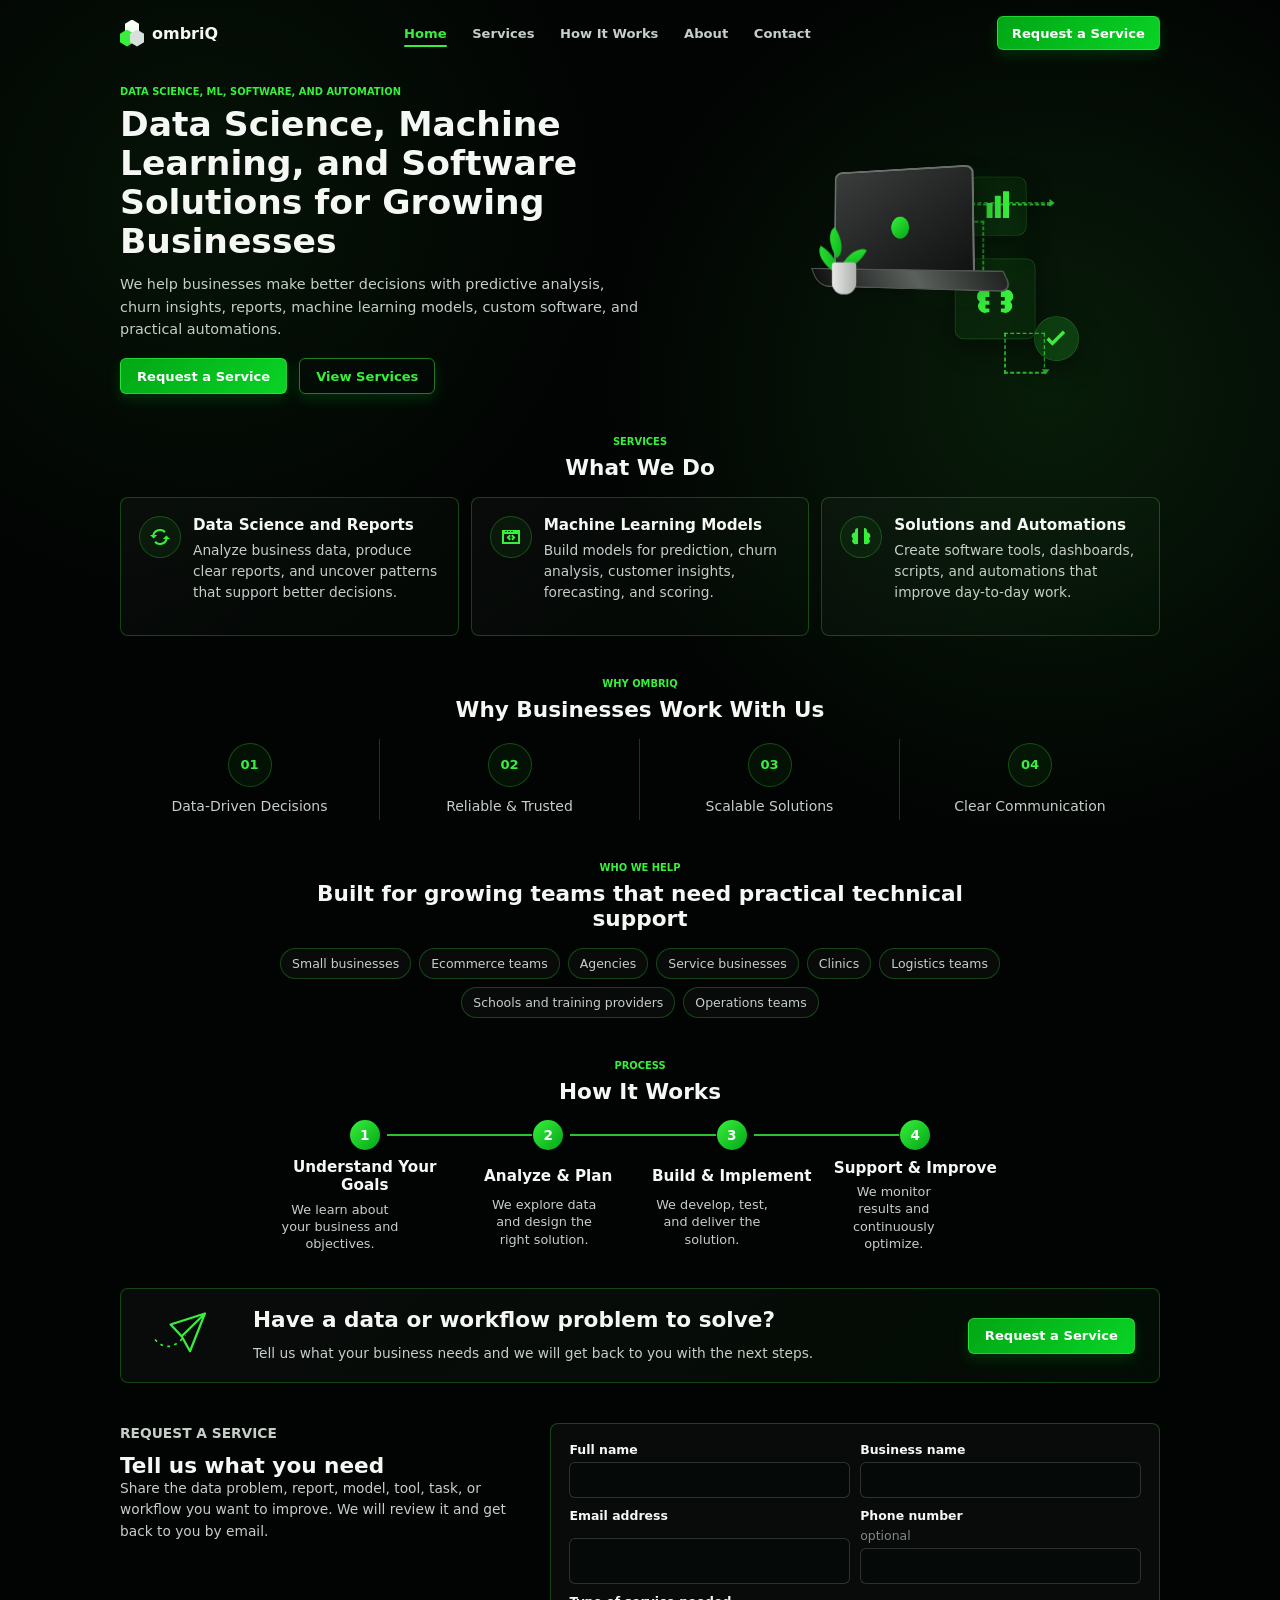
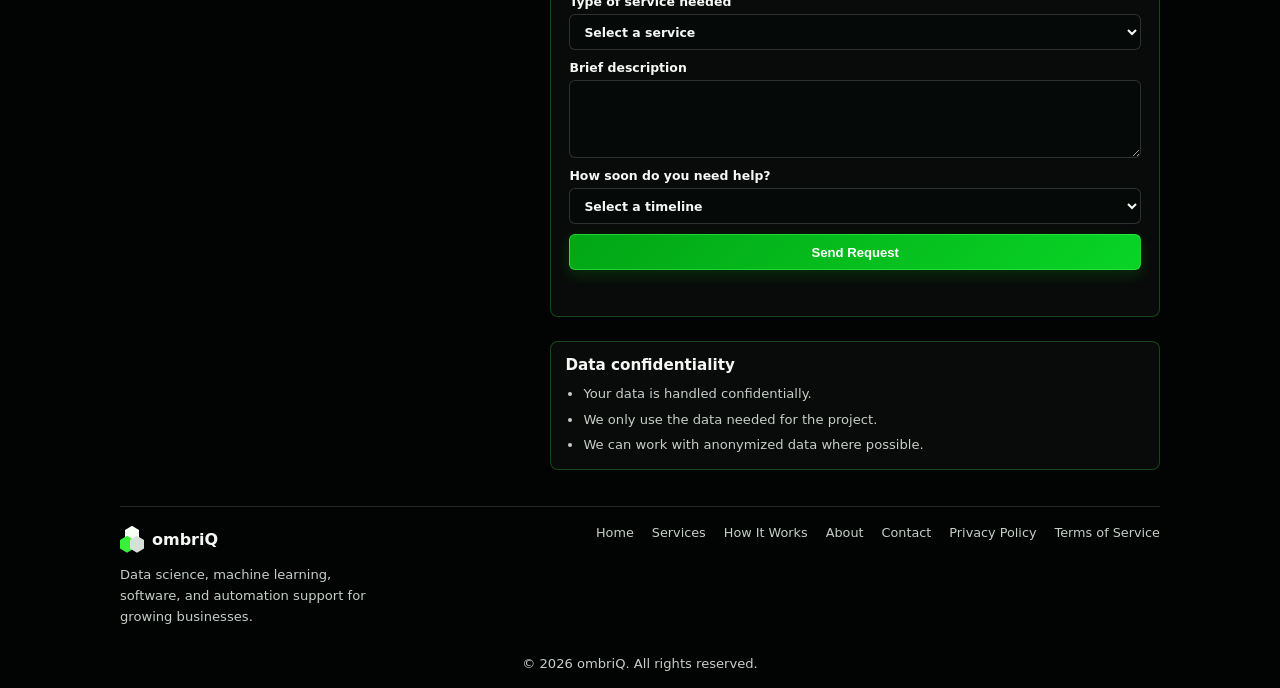
==== commit fdfb9daf: "Rename site to ombriQ" ====
--- a/index.html
+++ b/index.html
@@ -3,7 +3,7 @@
   <head>
     <meta charset="utf-8">
     <meta name="viewport" content="width=device-width, initial-scale=1">
-    <title>Business Studio</title>
+    <title>ombriQ</title>
     <meta
       name="description"
       content="Data science, machine learning, reporting, software, and automation support for growing businesses."
@@ -12,13 +12,13 @@
   </head>
   <body>
     <header class="site-header">
-      <a class="brand" href="index.html" aria-label="Business Studio home">
+      <a class="brand" href="index.html" aria-label="ombriQ home">
         <span class="brand-mark" aria-hidden="true">
           <span></span>
           <span></span>
           <span></span>
         </span>
-        <span>Business Studio</span>
+        <span>ombriQ</span>
       </a>
 
       <nav class="nav" aria-label="Primary navigation">
@@ -137,7 +137,7 @@
 
       <section id="about" class="section-shell compact-section">
         <div class="section-heading">
-          <p class="eyebrow">Why Business Studio</p>
+          <p class="eyebrow">Why ombriQ</p>
           <h2>Why Businesses Work With Us</h2>
         </div>
 
@@ -242,7 +242,7 @@
         </div>
 
         <form class="request-form" id="request-form" action="https://formspree.io/f/xkoedgyd" method="POST">
-          <input type="hidden" name="_subject" value="New Business Studio service request">
+          <input type="hidden" name="_subject" value="New ombriQ service request">
           <div class="field-grid">
             <label>
               Full name
@@ -312,13 +312,13 @@
 
     <footer class="site-footer">
       <div>
-        <a class="brand" href="index.html" aria-label="Business Studio home">
+        <a class="brand" href="index.html" aria-label="ombriQ home">
           <span class="brand-mark" aria-hidden="true">
             <span></span>
             <span></span>
             <span></span>
           </span>
-          <span>Business Studio</span>
+          <span>ombriQ</span>
         </a>
         <p>Data science, machine learning, software, and automation support for growing businesses.</p>
       </div>
@@ -331,7 +331,7 @@
         <a href="privacy.html">Privacy Policy</a>
         <a href="terms.html">Terms of Service</a>
       </nav>
-      <p class="copyright">&copy; 2026 Business Studio. All rights reserved.</p>
+      <p class="copyright">&copy; 2026 ombriQ. All rights reserved.</p>
     </footer>
 
     <script src="script.js"></script>
